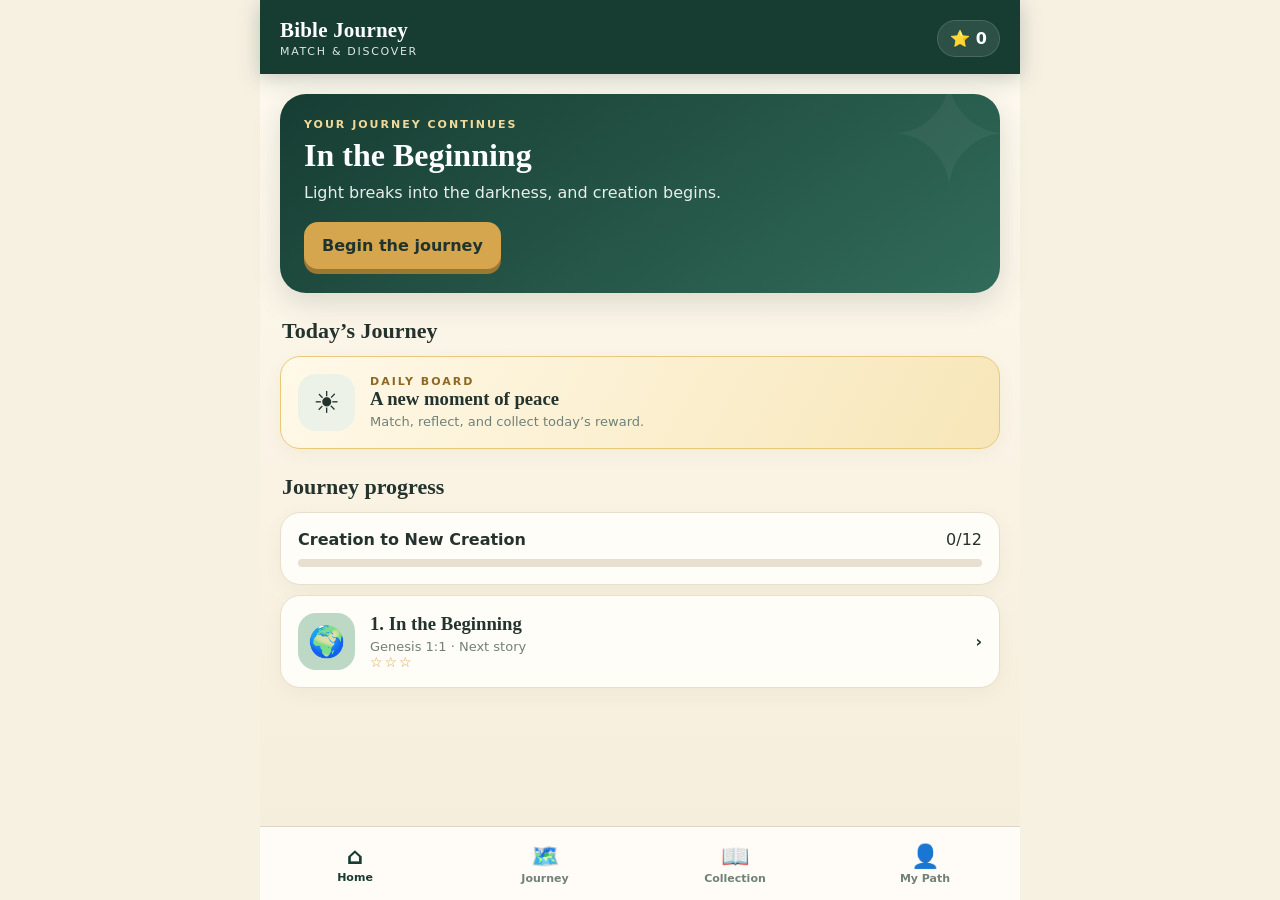
==== index.html @ f5db6607 "Publish Bible Journey Android-installable game" ====
<!doctype html>
<html lang="en">
<head>
  <meta charset="UTF-8" />
  <meta name="viewport" content="width=device-width,initial-scale=1,maximum-scale=1,user-scalable=no,viewport-fit=cover" />
  <meta name="theme-color" content="#173d33" />
  <meta name="description" content="A peaceful Bible tile-matching journey from Creation onward." />
  <link rel="manifest" href="manifest.webmanifest" />
  <link rel="icon" href="icon.svg" />
  <link rel="stylesheet" href="styles.css" />
  <title>Bible Journey: Match & Discover</title>
</head>
<body>
  <div id="app"></div>
  <script src="app.js"></script>
</body>
</html>
---- styles.css ----
:root{--forest:#173d33;--forest2:#245548;--cream:#f7f1e2;--paper:#fffdf7;--gold:#d5a64d;--ink:#24332d;--muted:#718078;--rose:#b95f55;--shadow:0 10px 30px rgba(29,53,45,.14)}
*{box-sizing:border-box;-webkit-tap-highlight-color:transparent}html,body{margin:0;min-height:100%;background:var(--cream);font-family:Inter,system-ui,-apple-system,"Segoe UI",sans-serif;color:var(--ink)}body{overscroll-behavior:none}button{font:inherit;color:inherit}.shell{min-height:100vh;max-width:760px;margin:auto;background:linear-gradient(180deg,#fffaf0,#f5edda);position:relative;padding-bottom:88px}.topbar{padding:max(18px,env(safe-area-inset-top)) 20px 16px;background:var(--forest);color:white;display:flex;align-items:center;justify-content:space-between;box-shadow:0 4px 20px #173d3340}.brand{font-family:Georgia,serif;font-weight:700;font-size:21px;letter-spacing:.2px}.subbrand{font-size:11px;color:#dce8df;letter-spacing:1.7px;text-transform:uppercase;margin-top:2px}.pill{background:#ffffff18;border:1px solid #ffffff24;border-radius:999px;padding:8px 12px;font-weight:700}.screen{padding:20px}.hero{background:linear-gradient(145deg,var(--forest),#316b59);border-radius:26px;padding:24px;color:white;box-shadow:var(--shadow);overflow:hidden;position:relative}.hero:after{content:"✦";position:absolute;right:-12px;top:-45px;font-size:150px;color:#ffffff0c}.eyebrow{text-transform:uppercase;letter-spacing:2px;font-size:11px;color:#f2d999;font-weight:800}.hero h1{font-family:Georgia,serif;font-size:32px;line-height:1.05;margin:8px 0}.hero p{color:#e6efe9;line-height:1.45;margin:0 0 18px}.primary,.secondary,.icon-btn{border:0;border-radius:14px;padding:14px 18px;font-weight:800;cursor:pointer}.primary{background:var(--gold);color:#20342d;box-shadow:0 5px 0 #9d7734}.primary:active{transform:translateY(3px);box-shadow:0 2px 0 #9d7734}.secondary{background:#fff;border:1px solid #ded6c4}.section-title{font-family:Georgia,serif;font-size:22px;margin:25px 2px 12px}.journey-card,.card{background:var(--paper);border:1px solid #e8dfcc;border-radius:20px;padding:17px;box-shadow:0 5px 18px #624b1d0d;margin:10px 0}.journey-card{display:flex;gap:15px;align-items:center}.chapter-icon{width:57px;height:57px;display:grid;place-items:center;border-radius:18px;background:#edf2e8;font-size:30px;flex:none}.journey-card h3{margin:0 0 4px;font-family:Georgia,serif}.journey-card p{font-size:13px;color:var(--muted);margin:0}.stars{color:var(--gold);letter-spacing:2px;font-size:14px}.locked{filter:grayscale(.7);opacity:.58}.daily{background:linear-gradient(120deg,#fff9e9,#f7e6b8);border-color:#e7c979}.progress{height:8px;border-radius:10px;background:#e7e0d0;overflow:hidden;margin-top:10px}.progress i{display:block;height:100%;background:var(--gold);border-radius:10px}.bottom-nav{position:fixed;z-index:20;bottom:0;left:50%;transform:translateX(-50%);width:min(760px,100%);height:74px;padding-bottom:env(safe-area-inset-bottom);display:flex;background:#fffdf9eF;backdrop-filter:blur(10px);border-top:1px solid #ded6c4}.nav-btn{flex:1;border:0;background:none;color:#718078;font-size:11px;font-weight:700}.nav-btn span{display:block;font-size:23px;margin-bottom:2px}.nav-btn.active{color:var(--forest)}
.game-shell{min-height:100vh;max-width:760px;margin:auto;background:radial-gradient(circle at 50% 15%,#fffdf7,#ede3ca);padding-bottom:20px}.game-head{padding:max(14px,env(safe-area-inset-top)) 14px 8px;display:grid;grid-template-columns:44px 1fr 44px;align-items:center;text-align:center}.back,.round-btn{border:0;background:#ffffffb8;border-radius:14px;width:42px;height:42px;font-size:20px;box-shadow:0 3px 12px #2e40251a}.game-title{font:700 18px Georgia,serif}.game-sub{font-size:11px;color:var(--muted);margin-top:3px}.objective{text-align:center;font-size:12px;color:var(--muted)}.board-wrap{padding:10px;display:flex;justify-content:center;align-items:center;min-height:58vh}.board{width:min(94vw,600px);aspect-ratio:6/7;position:relative}.tile{position:absolute;width:15.5%;height:11.8%;border:2px solid #d8cfb9;border-bottom-width:5px;border-radius:12px;background:linear-gradient(145deg,#fff,#f7f0de);box-shadow:0 5px 9px #56421b2c;display:grid;place-items:center;transition:.18s transform,.18s opacity,.18s filter;user-select:none}.tile .symbol{font-size:clamp(23px,7vw,40px);filter:drop-shadow(0 2px 1px #fff)}.tile .label{position:absolute;bottom:3px;font-size:clamp(7px,1.7vw,10px);font-weight:800;color:#59665e;text-transform:uppercase;letter-spacing:.4px}.tile.blocked{filter:brightness(.72) saturate(.65);box-shadow:0 3px 6px #2c2d2630}.tile.selected{transform:translateY(-7px) scale(1.04);border-color:var(--gold);background:#fff6d4;box-shadow:0 9px 18px #b88b3070}.tile.matched{opacity:0;transform:scale(.4) rotate(8deg);pointer-events:none}.game-tools{display:flex;justify-content:center;gap:12px;padding:4px 10px}.tool{border:1px solid #ddd3bc;background:#fffdf8;border-radius:16px;width:76px;padding:9px 4px;font-size:11px;font-weight:700}.tool b{display:block;font-size:22px}.tool small{position:absolute;background:var(--forest);color:#fff;border-radius:10px;padding:1px 5px}.toast{position:fixed;left:50%;bottom:105px;transform:translateX(-50%);z-index:30;background:#203a31;color:white;padding:11px 16px;border-radius:99px;font-weight:700;box-shadow:var(--shadow);animation:toast 2.2s forwards;white-space:nowrap}@keyframes toast{0%{opacity:0;transform:translate(-50%,10px)}15%,80%{opacity:1;transform:translate(-50%,0)}100%{opacity:0}}
.modal-bg{position:fixed;z-index:50;inset:0;background:#10271fbb;display:flex;align-items:flex-end;justify-content:center}.modal{width:min(760px,100%);max-height:92vh;overflow:auto;background:var(--paper);border-radius:28px 28px 0 0;padding:28px 22px max(26px,env(safe-area-inset-bottom));text-align:center;animation:up .35s ease-out}@keyframes up{from{transform:translateY(30%);opacity:0}}.big-icon{font-size:68px}.modal h2{font:700 30px Georgia,serif;margin:8px}.modal .verse{font:italic 18px/1.55 Georgia,serif;color:#3c4f46;background:#f5f0e5;border-left:4px solid var(--gold);padding:15px;text-align:left;border-radius:8px}.modal .context{text-align:left;line-height:1.55;color:#56645d}.modal-actions{display:flex;gap:10px;margin-top:18px}.modal-actions>*{flex:1}.reward-stars{font-size:35px;color:var(--gold);letter-spacing:5px}.collection-grid{display:grid;grid-template-columns:repeat(2,1fr);gap:12px}.collect{aspect-ratio:4/5;background:linear-gradient(145deg,#fff9e7,#eee1bf);border:1px solid #dcc893;border-radius:18px;display:flex;flex-direction:column;justify-content:center;align-items:center;padding:10px;text-align:center}.collect .art{font-size:52px}.collect h4{margin:8px 0 2px;font-family:Georgia,serif}.collect.locked-card{filter:grayscale(1);opacity:.45}.stat-grid{display:grid;grid-template-columns:repeat(2,1fr);gap:12px}.stat{text-align:center}.stat strong{display:block;font:700 28px Georgia,serif;color:var(--forest)}.settings-row{display:flex;align-items:center;justify-content:space-between;padding:12px 0;border-bottom:1px solid #e8dfcc}.switch{width:50px;height:28px;border-radius:20px;border:0;background:#c7c7c7;padding:3px}.switch i{display:block;width:22px;height:22px;border-radius:50%;background:white;transition:.2s}.switch.on{background:var(--forest)}.switch.on i{transform:translateX(22px)}@media(min-width:620px){.board{aspect-ratio:1}.tile{height:14.8%}.modal-bg{align-items:center}.modal{border-radius:28px;max-width:650px}}
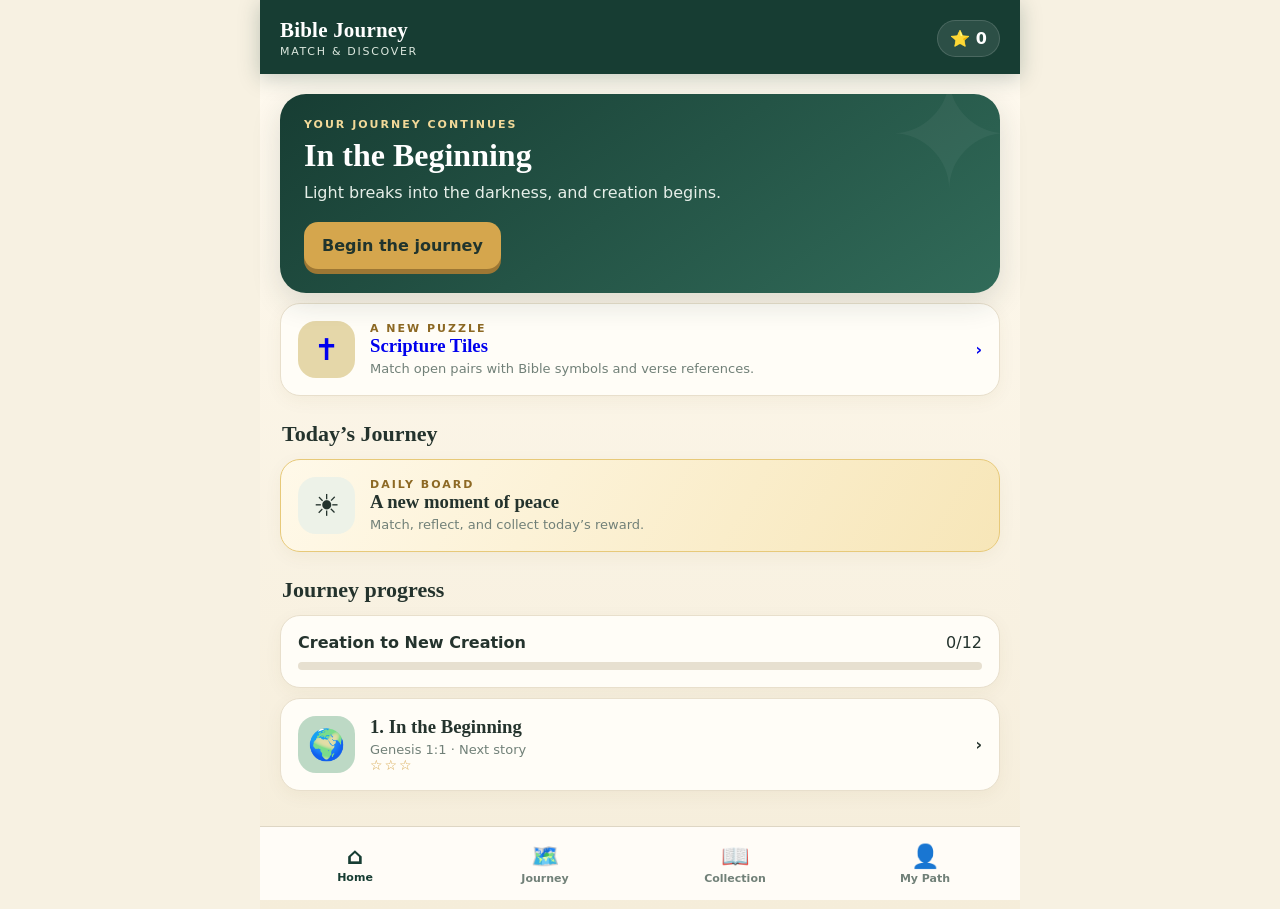
==== commit 63d7cc74: "Link Scripture Tiles from Bible Journey home" ====
--- a/index.html
+++ b/index.html
@@ -13,5 +13,6 @@
 <body>
   <div id="app"></div>
   <script src="app.js"></script>
+  <script src="mahjong-link.js"></script>
 </body>
 </html>
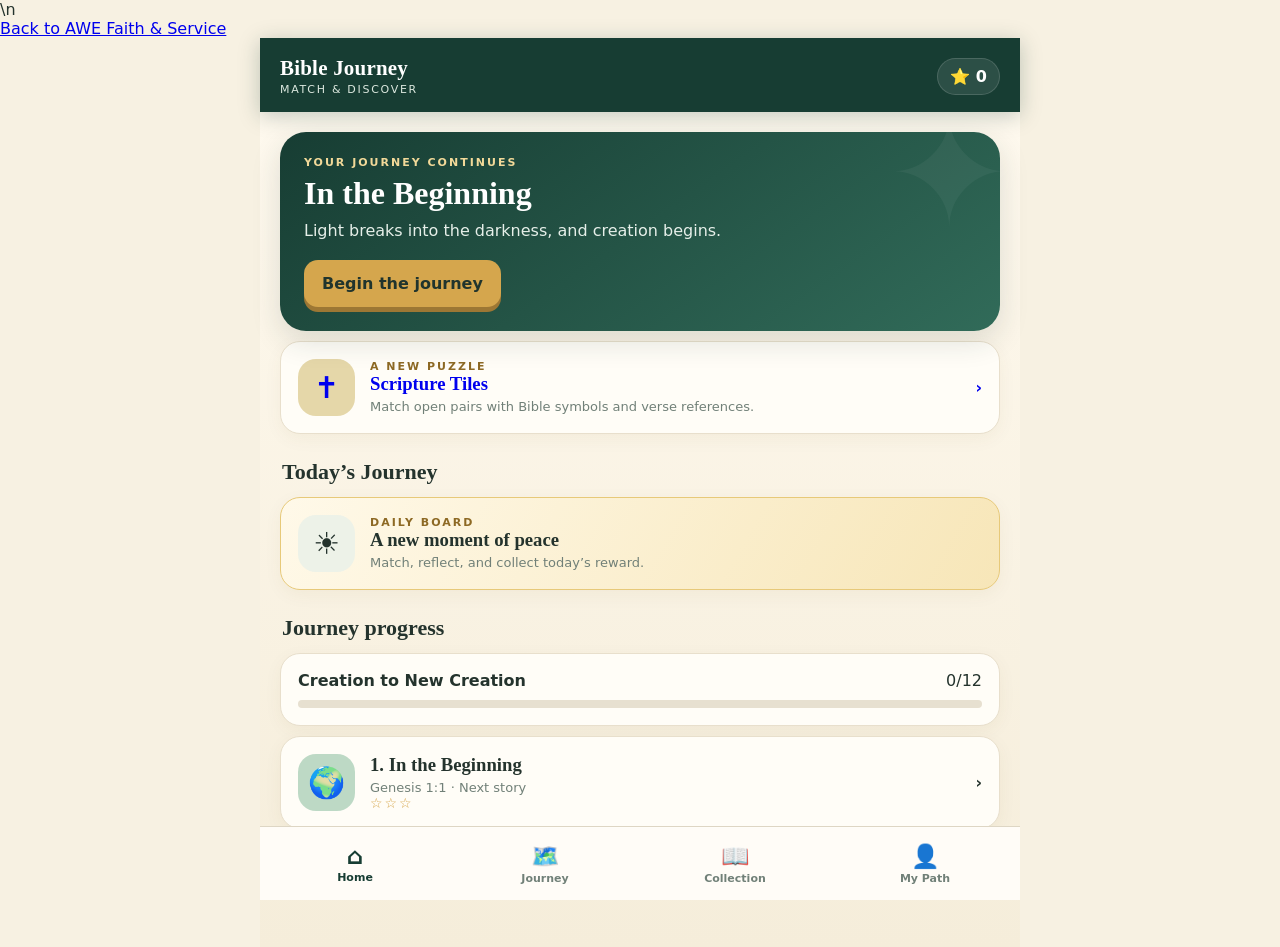
==== commit ac7a3b78: "Add return link to AWE Faith app" ====
--- a/index.html
+++ b/index.html
@@ -10,7 +10,7 @@
   <link rel="stylesheet" href="styles.css" />
   <title>Bible Journey: Match & Discover</title>
 </head>
-<body>
+<body>\n  <nav class="awe-return-bar" aria-label="AWE Missions app navigation"><a class="awe-return-link" href="https://awemissions.github.io/Awe-faith/">Back to AWE Faith &amp; Service</a></nav>
   <div id="app"></div>
   <script src="app.js"></script>
   <script src="mahjong-link.js"></script>
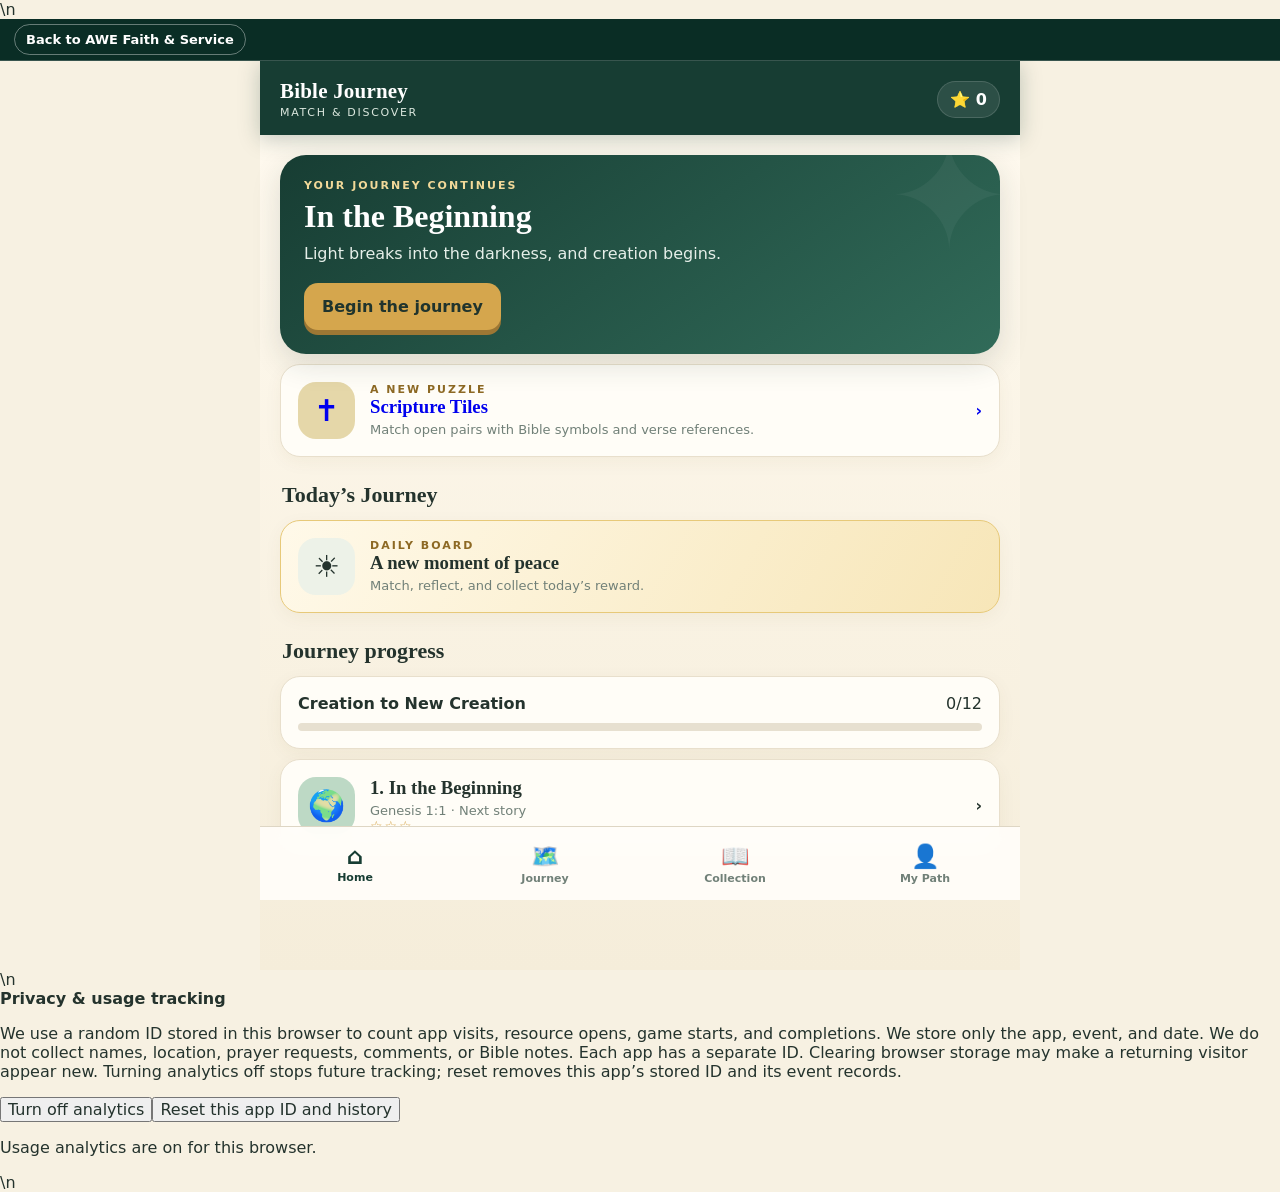
==== commit 41a33e8f: "Add privacy controls and direct usage tracking" ====
--- a/index.html
+++ b/index.html
@@ -11,8 +11,8 @@
   <title>Bible Journey: Match & Discover</title>
 </head>
 <body>\n  <nav class="awe-return-bar" aria-label="AWE Missions app navigation"><a class="awe-return-link" href="https://awemissions.github.io/Awe-faith/">Back to AWE Faith &amp; Service</a></nav>
-  <div id="app"></div>
-  <script src="app.js"></script>
+  <div id="app"></div>\n  <section class="analytics-privacy" aria-labelledby="analyticsPrivacyTitle"><div><strong id="analyticsPrivacyTitle">Privacy &amp; usage tracking</strong><p>We use a random ID stored in this browser to count app visits, resource opens, game starts, and completions. We store only the app, event, and date. We do not collect names, location, prayer requests, comments, or Bible notes. Each app has a separate ID. Clearing browser storage may make a returning visitor appear new. Turning analytics off stops future tracking; reset removes this app’s stored ID and its event records.</p></div><div class="analytics-actions"><button type="button" id="analyticsToggle">Turn off analytics</button><button type="button" id="analyticsReset">Reset this app ID and history</button></div><p id="analyticsStatus" class="analytics-status" role="status" aria-live="polite">Usage analytics are on for this browser.</p></section>
+  <script src="analytics.js" data-app-id="bible-journey"></script>\n  <script src="app.js"></script>
   <script src="mahjong-link.js"></script>
 </body>
 </html>
--- a/styles.css
+++ b/styles.css
@@ -2,3 +2,5 @@
 *{box-sizing:border-box;-webkit-tap-highlight-color:transparent}html,body{margin:0;min-height:100%;background:var(--cream);font-family:Inter,system-ui,-apple-system,"Segoe UI",sans-serif;color:var(--ink)}body{overscroll-behavior:none}button{font:inherit;color:inherit}.shell{min-height:100vh;max-width:760px;margin:auto;background:linear-gradient(180deg,#fffaf0,#f5edda);position:relative;padding-bottom:88px}.topbar{padding:max(18px,env(safe-area-inset-top)) 20px 16px;background:var(--forest);color:white;display:flex;align-items:center;justify-content:space-between;box-shadow:0 4px 20px #173d3340}.brand{font-family:Georgia,serif;font-weight:700;font-size:21px;letter-spacing:.2px}.subbrand{font-size:11px;color:#dce8df;letter-spacing:1.7px;text-transform:uppercase;margin-top:2px}.pill{background:#ffffff18;border:1px solid #ffffff24;border-radius:999px;padding:8px 12px;font-weight:700}.screen{padding:20px}.hero{background:linear-gradient(145deg,var(--forest),#316b59);border-radius:26px;padding:24px;color:white;box-shadow:var(--shadow);overflow:hidden;position:relative}.hero:after{content:"✦";position:absolute;right:-12px;top:-45px;font-size:150px;color:#ffffff0c}.eyebrow{text-transform:uppercase;letter-spacing:2px;font-size:11px;color:#f2d999;font-weight:800}.hero h1{font-family:Georgia,serif;font-size:32px;line-height:1.05;margin:8px 0}.hero p{color:#e6efe9;line-height:1.45;margin:0 0 18px}.primary,.secondary,.icon-btn{border:0;border-radius:14px;padding:14px 18px;font-weight:800;cursor:pointer}.primary{background:var(--gold);color:#20342d;box-shadow:0 5px 0 #9d7734}.primary:active{transform:translateY(3px);box-shadow:0 2px 0 #9d7734}.secondary{background:#fff;border:1px solid #ded6c4}.section-title{font-family:Georgia,serif;font-size:22px;margin:25px 2px 12px}.journey-card,.card{background:var(--paper);border:1px solid #e8dfcc;border-radius:20px;padding:17px;box-shadow:0 5px 18px #624b1d0d;margin:10px 0}.journey-card{display:flex;gap:15px;align-items:center}.chapter-icon{width:57px;height:57px;display:grid;place-items:center;border-radius:18px;background:#edf2e8;font-size:30px;flex:none}.journey-card h3{margin:0 0 4px;font-family:Georgia,serif}.journey-card p{font-size:13px;color:var(--muted);margin:0}.stars{color:var(--gold);letter-spacing:2px;font-size:14px}.locked{filter:grayscale(.7);opacity:.58}.daily{background:linear-gradient(120deg,#fff9e9,#f7e6b8);border-color:#e7c979}.progress{height:8px;border-radius:10px;background:#e7e0d0;overflow:hidden;margin-top:10px}.progress i{display:block;height:100%;background:var(--gold);border-radius:10px}.bottom-nav{position:fixed;z-index:20;bottom:0;left:50%;transform:translateX(-50%);width:min(760px,100%);height:74px;padding-bottom:env(safe-area-inset-bottom);display:flex;background:#fffdf9eF;backdrop-filter:blur(10px);border-top:1px solid #ded6c4}.nav-btn{flex:1;border:0;background:none;color:#718078;font-size:11px;font-weight:700}.nav-btn span{display:block;font-size:23px;margin-bottom:2px}.nav-btn.active{color:var(--forest)}
 .game-shell{min-height:100vh;max-width:760px;margin:auto;background:radial-gradient(circle at 50% 15%,#fffdf7,#ede3ca);padding-bottom:20px}.game-head{padding:max(14px,env(safe-area-inset-top)) 14px 8px;display:grid;grid-template-columns:44px 1fr 44px;align-items:center;text-align:center}.back,.round-btn{border:0;background:#ffffffb8;border-radius:14px;width:42px;height:42px;font-size:20px;box-shadow:0 3px 12px #2e40251a}.game-title{font:700 18px Georgia,serif}.game-sub{font-size:11px;color:var(--muted);margin-top:3px}.objective{text-align:center;font-size:12px;color:var(--muted)}.board-wrap{padding:10px;display:flex;justify-content:center;align-items:center;min-height:58vh}.board{width:min(94vw,600px);aspect-ratio:6/7;position:relative}.tile{position:absolute;width:15.5%;height:11.8%;border:2px solid #d8cfb9;border-bottom-width:5px;border-radius:12px;background:linear-gradient(145deg,#fff,#f7f0de);box-shadow:0 5px 9px #56421b2c;display:grid;place-items:center;transition:.18s transform,.18s opacity,.18s filter;user-select:none}.tile .symbol{font-size:clamp(23px,7vw,40px);filter:drop-shadow(0 2px 1px #fff)}.tile .label{position:absolute;bottom:3px;font-size:clamp(7px,1.7vw,10px);font-weight:800;color:#59665e;text-transform:uppercase;letter-spacing:.4px}.tile.blocked{filter:brightness(.72) saturate(.65);box-shadow:0 3px 6px #2c2d2630}.tile.selected{transform:translateY(-7px) scale(1.04);border-color:var(--gold);background:#fff6d4;box-shadow:0 9px 18px #b88b3070}.tile.matched{opacity:0;transform:scale(.4) rotate(8deg);pointer-events:none}.game-tools{display:flex;justify-content:center;gap:12px;padding:4px 10px}.tool{border:1px solid #ddd3bc;background:#fffdf8;border-radius:16px;width:76px;padding:9px 4px;font-size:11px;font-weight:700}.tool b{display:block;font-size:22px}.tool small{position:absolute;background:var(--forest);color:#fff;border-radius:10px;padding:1px 5px}.toast{position:fixed;left:50%;bottom:105px;transform:translateX(-50%);z-index:30;background:#203a31;color:white;padding:11px 16px;border-radius:99px;font-weight:700;box-shadow:var(--shadow);animation:toast 2.2s forwards;white-space:nowrap}@keyframes toast{0%{opacity:0;transform:translate(-50%,10px)}15%,80%{opacity:1;transform:translate(-50%,0)}100%{opacity:0}}
 .modal-bg{position:fixed;z-index:50;inset:0;background:#10271fbb;display:flex;align-items:flex-end;justify-content:center}.modal{width:min(760px,100%);max-height:92vh;overflow:auto;background:var(--paper);border-radius:28px 28px 0 0;padding:28px 22px max(26px,env(safe-area-inset-bottom));text-align:center;animation:up .35s ease-out}@keyframes up{from{transform:translateY(30%);opacity:0}}.big-icon{font-size:68px}.modal h2{font:700 30px Georgia,serif;margin:8px}.modal .verse{font:italic 18px/1.55 Georgia,serif;color:#3c4f46;background:#f5f0e5;border-left:4px solid var(--gold);padding:15px;text-align:left;border-radius:8px}.modal .context{text-align:left;line-height:1.55;color:#56645d}.modal-actions{display:flex;gap:10px;margin-top:18px}.modal-actions>*{flex:1}.reward-stars{font-size:35px;color:var(--gold);letter-spacing:5px}.collection-grid{display:grid;grid-template-columns:repeat(2,1fr);gap:12px}.collect{aspect-ratio:4/5;background:linear-gradient(145deg,#fff9e7,#eee1bf);border:1px solid #dcc893;border-radius:18px;display:flex;flex-direction:column;justify-content:center;align-items:center;padding:10px;text-align:center}.collect .art{font-size:52px}.collect h4{margin:8px 0 2px;font-family:Georgia,serif}.collect.locked-card{filter:grayscale(1);opacity:.45}.stat-grid{display:grid;grid-template-columns:repeat(2,1fr);gap:12px}.stat{text-align:center}.stat strong{display:block;font:700 28px Georgia,serif;color:var(--forest)}.settings-row{display:flex;align-items:center;justify-content:space-between;padding:12px 0;border-bottom:1px solid #e8dfcc}.switch{width:50px;height:28px;border-radius:20px;border:0;background:#c7c7c7;padding:3px}.switch i{display:block;width:22px;height:22px;border-radius:50%;background:white;transition:.2s}.switch.on{background:var(--forest)}.switch.on i{transform:translateX(22px)}@media(min-width:620px){.board{aspect-ratio:1}.tile{height:14.8%}.modal-bg{align-items:center}.modal{border-radius:28px;max-width:650px}}
+
+.awe-return-bar{position:sticky;top:0;z-index:100;min-height:42px;display:flex;align-items:center;padding:0 14px;background:#0a2d25;border-bottom:1px solid #ffffff30}.awe-return-link{display:inline-flex;align-items:center;color:#fff;font:700 13px/1.2 system-ui,sans-serif;text-decoration:none;padding:7px 11px;border:1px solid #ffffff60;border-radius:99px}.awe-return-link:hover,.awe-return-link:focus{background:#ffffff1a;color:#fff;text-decoration:underline}
